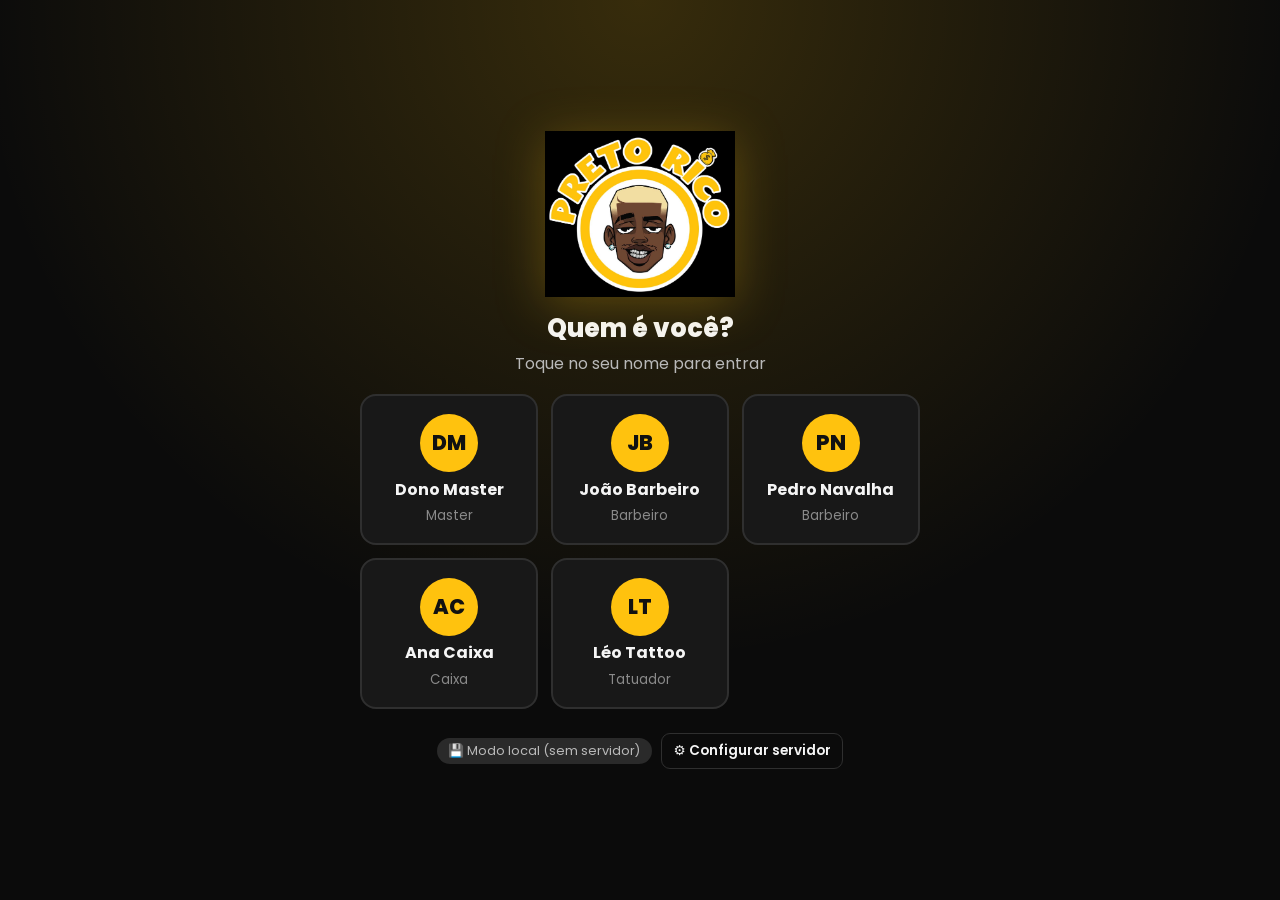
==== index.html @ fb1cdec2 "Add files via upload" ====
<!DOCTYPE html>
<html lang="pt-BR">
<head>
  <meta charset="UTF-8">
  <meta name="viewport" content="width=device-width, initial-scale=1, viewport-fit=cover">
  <meta name="theme-color" content="#0b0b0b">
  <meta name="description" content="Preto Rico — Gestão integrada: Barbearia, Tabacaria & Roupas, Celulares & Acessórios e Estúdio de Tatuagem.">
  <title>Preto Rico · Gestão</title>
  <link rel="icon" href="logo.png">
  <link rel="apple-touch-icon" href="logo.png">
  <link rel="preconnect" href="https://fonts.googleapis.com">
  <link rel="preconnect" href="https://fonts.gstatic.com" crossorigin>
  <link href="https://fonts.googleapis.com/css2?family=Poppins:wght@400;500;600;700;800&display=swap" rel="stylesheet">
  <link rel="stylesheet" href="style.css">
</head>
<body>

  <!-- =========================================================
       TELA DE LOGIN (seleção de usuário + PIN)
       ========================================================= -->
  <section id="login" class="login" hidden>
    <div class="login-box">
      <img src="logo.png" alt="Preto Rico" class="login-logo">
      <div id="login-step-user">
        <h1 class="login-title">Quem é você?</h1>
        <p class="login-sub">Toque no seu nome para entrar</p>
        <div id="login-users" class="user-grid"></div>
      </div>
      <div id="login-step-pin" hidden>
        <button type="button" class="btn ghost" id="login-back">← Voltar</button>
        <h1 class="login-title" id="login-name"></h1>
        <p class="login-sub">Digite sua senha (PIN)</p>
        <div id="login-keypad"></div>
      </div>
      <div class="login-foot">
        <span id="login-mode" class="chip"></span>
        <button type="button" class="btn ghost small" id="login-cfg">⚙️ Configurar servidor</button>
      </div>
    </div>
  </section>

  <!-- =========================================================
       APLICAÇÃO
       ========================================================= -->
  <div id="app" class="app" hidden>

    <!-- Barra lateral (desktop) / gaveta (celular) -->
    <aside id="sidebar" class="sidebar">
      <div class="brand">
        <img src="logo.png" alt="" class="brand-logo">
        <div><strong>PRETO RICO</strong><small>Gestão integrada</small></div>
      </div>
      <nav id="nav" class="nav" aria-label="Menu principal"></nav>
      <div class="sidebar-foot">
        <div class="user-chip" id="user-chip"></div>
        <button type="button" class="btn ghost block" data-global="theme">🌓 Tema claro/escuro</button>
        <button type="button" class="btn danger-ghost block" data-global="logout">🚪 Sair</button>
      </div>
    </aside>
    <div class="backdrop" id="backdrop" data-global="menu-close"></div>

    <div class="main-col">
      <!-- Barra superior -->
      <header class="topbar">
        <button type="button" class="icon-btn menu-btn" data-global="menu" aria-label="Abrir menu">☰</button>
        <img src="logo.png" alt="" class="topbar-logo">
        <h2 id="topbar-title" class="topbar-title">Início</h2>
        <button type="button" class="sync-pill" id="sync-status" data-global="sync" title="Sincronizar">●</button>
      </header>

      <main id="main" class="main">

        <!-- INÍCIO: botões grandes por perfil -->
        <section class="view" id="view-inicio" data-title="Início" hidden>
          <div class="view-body"></div>
        </section>

        <!-- DASHBOARD MASTER -->
        <section class="view" id="view-dashboard" data-title="Painel Financeiro" hidden>
          <div class="view-body"></div>
        </section>

        <!-- BARBEARIA -->
        <section class="view" id="view-barbearia" data-title="Barbearia" hidden>
          <div class="tabs" role="tablist">
            <button type="button" class="tab" data-tab="lancar">✂️ Lançar corte</button>
            <button type="button" class="tab" data-tab="agenda">📅 Agenda</button>
            <button type="button" class="tab" data-tab="mensalistas" data-roles="Master">⭐ Mensalistas</button>
            <button type="button" class="tab" data-tab="relatorio">💵 Comissões</button>
            <button type="button" class="tab" data-tab="servicos" data-roles="Master">🧾 Serviços e preços</button>
          </div>
          <div class="view-body"></div>
        </section>

        <!-- TABACARIA & ROUPAS -->
        <section class="view" id="view-tabacaria" data-title="Tabacaria & Roupas" hidden>
          <div class="tabs" role="tablist">
            <button type="button" class="tab" data-tab="pdv">🛒 Vender</button>
            <button type="button" class="tab" data-tab="crediario">📒 Fiado</button>
            <button type="button" class="tab" data-tab="estoque">📦 Estoque</button>
            <button type="button" class="tab" data-tab="reposicao" data-roles="Master">🔁 Reposição ABC</button>
          </div>
          <div class="view-body"></div>
        </section>

        <!-- CELULARES & ACESSÓRIOS -->
        <section class="view" id="view-celulares" data-title="Celulares & Acessórios" hidden>
          <div class="tabs" role="tablist">
            <button type="button" class="tab" data-tab="pdv">🛒 Vender</button>
            <button type="button" class="tab" data-tab="crediario">📒 Fiado</button>
            <button type="button" class="tab" data-tab="estoque">📦 Estoque</button>
            <button type="button" class="tab" data-tab="reposicao" data-roles="Master">🔁 Reposição ABC</button>
          </div>
          <div class="view-body"></div>
        </section>

        <!-- ESTÚDIO DE TATUAGEM -->
        <section class="view" id="view-tatuagem" data-title="Estúdio de Tatuagem" hidden>
          <div class="tabs" role="tablist">
            <button type="button" class="tab" data-tab="agenda">📅 Agenda</button>
            <button type="button" class="tab" data-tab="fechamento">💵 Fechamento</button>
          </div>
          <div class="view-body"></div>
        </section>

        <!-- FINANCEIRO (MASTER) -->
        <section class="view" id="view-financeiro" data-title="Financeiro" hidden>
          <div class="tabs" role="tablist">
            <button type="button" class="tab" data-tab="caixa">🧮 Caixa do dia</button>
            <button type="button" class="tab" data-tab="contas">📄 Contas a pagar</button>
            <button type="button" class="tab" data-tab="ofx">🏦 Conciliação OFX</button>
            <button type="button" class="tab" data-tab="comissoes">🤝 Fechamentos</button>
          </div>
          <div class="view-body"></div>
        </section>

        <!-- CLIENTES -->
        <section class="view" id="view-clientes" data-title="Clientes" hidden>
          <div class="view-body"></div>
        </section>

        <!-- USUÁRIOS (MASTER) -->
        <section class="view" id="view-usuarios" data-title="Usuários e acessos" hidden>
          <div class="view-body"></div>
        </section>

        <!-- CONFIGURAÇÕES (MASTER) -->
        <section class="view" id="view-config" data-title="Configurações" hidden>
          <div class="view-body"></div>
        </section>
      </main>

      <!-- Navegação inferior (celular) -->
      <nav id="bottom-nav" class="bottom-nav" aria-label="Atalhos"></nav>
    </div>
  </div>

  <!-- =========================================================
       MODAIS
       ========================================================= -->

  <!-- Modal genérico (clonado pelo app.js; permite empilhar) -->
  <template id="tpl-modal">
    <div class="modal" role="dialog" aria-modal="true">
      <form class="modal-card" novalidate>
        <header class="modal-head">
          <h3 class="modal-title"></h3>
          <button type="button" class="icon-btn" data-close aria-label="Fechar">✕</button>
        </header>
        <div class="modal-body"></div>
        <footer class="modal-foot"></footer>
      </form>
    </div>
  </template>

  <!-- Modal de PIN Master (autorização de desconto) -->
  <div class="modal" id="pin-modal" role="dialog" aria-modal="true" hidden>
    <div class="modal-card modal-sm">
      <header class="modal-head">
        <h3 class="modal-title">🔐 <span id="pin-title">Autorização Master</span></h3>
        <button type="button" class="icon-btn" data-pin-cancel aria-label="Fechar">✕</button>
      </header>
      <div class="modal-body">
        <p class="pin-sub" id="pin-sub">Peça para o dono digitar a senha.</p>
        <div id="pin-keypad"></div>
      </div>
    </div>
  </div>

  <!-- Modal de recibo / relatório para impressão -->
  <div class="modal" id="receipt-modal" role="dialog" aria-modal="true" hidden>
    <div class="modal-card">
      <header class="modal-head">
        <h3 class="modal-title">🧾 Recibo</h3>
        <button type="button" class="icon-btn" data-receipt-close aria-label="Fechar">✕</button>
      </header>
      <div class="modal-body receipt-preview">
        <div id="receipt"></div>
      </div>
      <footer class="modal-foot">
        <button type="button" class="btn ghost" data-receipt-close>Fechar</button>
        <button type="button" class="btn primary big" id="receipt-print">🖨️ Imprimir / PDF</button>
      </footer>
    </div>
  </div>

  <!-- Avisos rápidos -->
  <div id="toasts" class="toasts" aria-live="polite"></div>

  <!-- Área exclusiva de impressão (@media print) -->
  <div id="print-area"></div>

  <!-- Sugestões de clientes para campos de nome -->
  <datalist id="dl-clientes"></datalist>

  <script src="api.js"></script>
  <script src="app.js"></script>
</body>
</html>
---- style.css ----
/* ==========================================================================
   PRETO RICO — style.css
   Tema preto + dourado (logo), modo claro/escuro, layout responsivo
   (sidebar no computador, menu inferior no celular) e regras de impressão.
   ========================================================================== */

/* ---------- Tokens de tema ---------- */
:root {
  --gold: #FFC20E;
  --gold-strong: #F5A800;
  --gold-soft: rgba(255, 194, 14, .14);
  --on-gold: #111;

  --bg: #0b0b0b;
  --bg-2: #121212;
  --surface: #181818;
  --surface-2: #202020;
  --surface-3: #2a2a2a;
  --border: #2f2f2f;
  --text: #f5f5f5;
  --text-2: #b9b9b9;
  --text-3: #8a8a8a;

  --ok: #22c55e;   --ok-soft: rgba(34, 197, 94, .15);
  --warn: #facc15; --warn-soft: rgba(250, 204, 21, .16);
  --danger: #ef4444; --danger-soft: rgba(239, 68, 68, .15);
  --info: #38bdf8; --info-soft: rgba(56, 189, 248, .15);

  --radius: 16px;
  --radius-sm: 10px;
  --shadow: 0 10px 30px rgba(0, 0, 0, .35);
  --sidebar-w: 260px;
  --topbar-h: 64px;
  --bottom-h: 76px;
  --font: 'Poppins', system-ui, -apple-system, 'Segoe UI', Roboto, sans-serif;
  color-scheme: dark;
}

:root[data-theme="light"] {
  --bg: #f6f4ef;
  --bg-2: #efece4;
  --surface: #ffffff;
  --surface-2: #f7f5f0;
  --surface-3: #ece8de;
  --border: #e2ddd0;
  --text: #141414;
  --text-2: #4b4b4b;
  --text-3: #7a7a7a;
  --gold-soft: rgba(245, 168, 0, .14);
  --warn: #b98900;
  --shadow: 0 10px 30px rgba(0, 0, 0, .08);
  color-scheme: light;
}

/* ---------- Base ---------- */
*, *::before, *::after { box-sizing: border-box; }
html { -webkit-text-size-adjust: 100%; }
body {
  margin: 0;
  font-family: var(--font);
  font-size: 16px;
  line-height: 1.45;
  background: var(--bg);
  color: var(--text);
  min-height: 100vh;
}
[hidden] { display: none !important; }
h1, h2, h3, h4 { margin: 0 0 .5rem; line-height: 1.2; }
h3 { font-size: 1.1rem; }
a { color: var(--gold); }
img { max-width: 100%; }
.muted { color: var(--text-2); }
.small { font-size: .85rem; }
.right { text-align: right; }
.center { text-align: center; }
.nowrap { white-space: nowrap; }
.t-ok { color: var(--ok); } .t-danger { color: var(--danger); } .t-warn { color: var(--warn); } .t-gold { color: var(--gold); }

/* ---------- Botões ---------- */
.btn {
  display: inline-flex; align-items: center; justify-content: center; gap: .45rem;
  min-height: 46px; padding: .6rem 1.1rem;
  border: 1px solid var(--border); border-radius: 12px;
  background: var(--surface-2); color: var(--text);
  font: 600 .95rem var(--font); cursor: pointer;
  transition: transform .08s, background .15s, border-color .15s;
  text-decoration: none; white-space: nowrap;
}
.btn:hover { border-color: var(--gold); }
.btn:active { transform: scale(.97); }
.btn:disabled { opacity: .5; cursor: not-allowed; }
.btn.primary { background: var(--gold); color: var(--on-gold); border-color: var(--gold); }
.btn.primary:hover { background: var(--gold-strong); }
.btn.ok { background: var(--ok); color: #fff; border-color: var(--ok); }
.btn.danger { background: var(--danger); color: #fff; border-color: var(--danger); }
.btn.wa { background: #25D366; color: #08361b; border-color: #25D366; }
.btn.ghost { background: transparent; }
.btn.danger-ghost { background: transparent; color: var(--danger); border-color: transparent; }
.btn.small { min-height: 36px; padding: .35rem .7rem; font-size: .85rem; border-radius: 9px; }
.btn.big { min-height: 58px; font-size: 1.1rem; padding: .8rem 1.4rem; border-radius: 14px; }
.btn.block { width: 100%; }
.icon-btn {
  display: inline-grid; place-items: center; width: 44px; height: 44px;
  border-radius: 12px; border: 1px solid var(--border); background: var(--surface-2);
  color: var(--text); font-size: 1.2rem; cursor: pointer;
}
.icon-btn:hover { border-color: var(--gold); }
.btn-row { display: flex; flex-wrap: wrap; gap: .5rem; }

/* ---------- Badges / chips ---------- */
.badge {
  display: inline-flex; align-items: center; gap: .3rem;
  padding: .2rem .6rem; border-radius: 999px;
  font-size: .78rem; font-weight: 700; letter-spacing: .02em; white-space: nowrap;
  background: var(--surface-3); color: var(--text-2);
}
.badge::before { content: ''; width: 7px; height: 7px; border-radius: 50%; background: currentColor; }
.badge-ok { background: var(--ok-soft); color: var(--ok); }
.badge-warn { background: var(--warn-soft); color: var(--warn); }
.badge-danger { background: var(--danger-soft); color: var(--danger); }
.badge-info { background: var(--info-soft); color: var(--info); }
.badge-gold { background: var(--gold-soft); color: var(--gold); }
.chip { display: inline-block; padding: .25rem .7rem; border-radius: 999px; background: var(--surface-3); font-size: .8rem; color: var(--text-2); }

/* ---------- Login ---------- */
.login {
  min-height: 100vh; display: grid; place-items: center; padding: 24px 16px;
  background: radial-gradient(circle at 50% 0%, rgba(255, 194, 14, .18), transparent 60%), var(--bg);
}
.login-box { width: 100%; max-width: 560px; text-align: center; }
.login-logo { width: 190px; margin: 0 auto 1rem; display: block; filter: drop-shadow(0 8px 24px rgba(255, 194, 14, .25)); }
.login-title { font-size: 1.6rem; font-weight: 800; }
.login-sub { color: var(--text-2); margin: 0 0 1.2rem; }
.login-foot { margin-top: 1.5rem; display: flex; justify-content: center; align-items: center; gap: .6rem; flex-wrap: wrap; }
.user-grid { display: grid; grid-template-columns: repeat(auto-fill, minmax(140px, 1fr)); gap: .8rem; }
.user-card {
  display: flex; flex-direction: column; align-items: center; gap: .35rem;
  padding: 1.1rem .6rem; border-radius: var(--radius);
  background: var(--surface); border: 2px solid var(--border); color: var(--text);
  font: inherit; cursor: pointer; transition: border-color .15s, transform .08s;
}
.user-card:hover, .user-card:focus-visible { border-color: var(--gold); outline: none; }
.user-card:active { transform: scale(.97); }
.user-card small { color: var(--text-3); }
.avatar {
  width: 58px; height: 58px; border-radius: 50%; display: grid; place-items: center;
  background: var(--gold); color: var(--on-gold); font-weight: 800; font-size: 1.3rem;
}

/* ---------- Teclado numérico (PIN) ---------- */
.keypad { max-width: 320px; margin: 0 auto; }
.pin-dots { display: flex; justify-content: center; gap: 14px; margin: .4rem 0 1.2rem; min-height: 22px; }
.pin-dots span { width: 18px; height: 18px; border-radius: 50%; border: 2px solid var(--gold); }
.pin-dots span.on { background: var(--gold); }
.pin-dots.shake { animation: shake .35s; }
@keyframes shake { 25% { transform: translateX(-8px); } 75% { transform: translateX(8px); } }
.keys { display: grid; grid-template-columns: repeat(3, 1fr); gap: 12px; }
.key {
  height: 68px; border-radius: 18px; border: 1px solid var(--border);
  background: var(--surface); color: var(--text); font: 700 1.6rem var(--font); cursor: pointer;
}
.key:active { background: var(--gold); color: var(--on-gold); }
.key.ok { background: var(--gold); color: var(--on-gold); font-size: 1.1rem; }
.key.alt { font-size: 1rem; color: var(--text-2); }
.pin-sub { text-align: center; color: var(--text-2); }

/* ---------- Layout do app ---------- */
.app { display: flex; min-height: 100vh; }
.sidebar {
  width: var(--sidebar-w); flex-shrink: 0; background: var(--bg-2);
  border-right: 1px solid var(--border); display: flex; flex-direction: column;
  position: sticky; top: 0; height: 100vh; overflow-y: auto; z-index: 40;
}
.brand { display: flex; align-items: center; gap: .7rem; padding: 1rem; border-bottom: 1px solid var(--border); }
.brand-logo { width: 54px; height: 54px; object-fit: contain; }
.brand strong { display: block; color: var(--gold); font-weight: 800; letter-spacing: .04em; }
.brand small { color: var(--text-3); }
.nav { display: flex; flex-direction: column; gap: 4px; padding: .8rem .6rem; flex: 1; }
.nav-item {
  display: flex; align-items: center; gap: .8rem; padding: .75rem .9rem; border-radius: 12px;
  color: var(--text-2); text-decoration: none; font-weight: 600; border: 0; background: none;
  font-family: inherit; font-size: .98rem; cursor: pointer; text-align: left;
}
.nav-item:hover { background: var(--surface-2); color: var(--text); }
.nav-item.active { background: var(--gold); color: var(--on-gold); }
.nav-ic { font-size: 1.3rem; width: 1.6rem; text-align: center; }
.sidebar-foot { padding: .8rem; border-top: 1px solid var(--border); display: grid; gap: .4rem; }
.user-chip { display: flex; align-items: center; gap: .6rem; padding: .3rem .2rem .6rem; }
.user-chip .avatar { width: 40px; height: 40px; font-size: 1rem; }
.user-chip small { display: block; color: var(--text-3); }

.main-col { flex: 1; min-width: 0; display: flex; flex-direction: column; }
.topbar {
  height: var(--topbar-h); display: flex; align-items: center; gap: .8rem; padding: 0 1.2rem;
  border-bottom: 1px solid var(--border); background: color-mix(in srgb, var(--bg) 88%, transparent);
  backdrop-filter: blur(10px); position: sticky; top: 0; z-index: 30;
}
.topbar-title { margin: 0; font-size: 1.2rem; font-weight: 700; flex: 1; overflow: hidden; text-overflow: ellipsis; white-space: nowrap; }
.topbar-logo { display: none; width: 40px; height: 40px; object-fit: contain; }
.menu-btn { display: none; }
.sync-pill {
  border: 1px solid var(--border); background: var(--surface); color: var(--text-2);
  border-radius: 999px; padding: .4rem .8rem; font: 600 .8rem var(--font); cursor: pointer; white-space: nowrap;
}
.sync-pill.online { color: var(--ok); }
.sync-pill.offline { color: var(--warn); }
.sync-pill.pending { color: var(--danger); }
.main { padding: 1.2rem; max-width: 1400px; width: 100%; margin: 0 auto; flex: 1; }
.bottom-nav { display: none; }
.backdrop { display: none; }

/* ---------- Abas ---------- */
.tabs { display: flex; gap: .5rem; overflow-x: auto; padding-bottom: .4rem; margin-bottom: 1rem; scrollbar-width: thin; }
.tab {
  flex-shrink: 0; padding: .7rem 1.1rem; border-radius: 999px; border: 1px solid var(--border);
  background: var(--surface); color: var(--text-2); font: 600 .95rem var(--font); cursor: pointer; min-height: 46px;
}
.tab.active { background: var(--gold); color: var(--on-gold); border-color: var(--gold); }

/* ---------- Cards, grids e KPIs ---------- */
.card { background: var(--surface); border: 1px solid var(--border); border-radius: var(--radius); padding: 1.1rem; margin-bottom: 1rem; }
.card-head { display: flex; justify-content: space-between; align-items: center; gap: .6rem; flex-wrap: wrap; margin-bottom: .8rem; }
.card-head h3 { margin: 0; }
.grid-2 { display: grid; grid-template-columns: repeat(2, minmax(0, 1fr)); gap: 1rem; }
.split { display: grid; grid-template-columns: minmax(280px, 380px) 1fr; gap: 1rem; align-items: start; }
.kpis { display: grid; grid-template-columns: repeat(auto-fit, minmax(170px, 1fr)); gap: .8rem; margin-bottom: 1rem; }
.kpi {
  background: var(--surface); border: 1px solid var(--border); border-radius: var(--radius);
  padding: 1rem; display: flex; flex-direction: column; gap: .2rem; position: relative; overflow: hidden;
}
.kpi::after { content: ''; position: absolute; left: 0; top: 0; bottom: 0; width: 5px; background: var(--border); }
.kpi-gold::after { background: var(--gold); } .kpi-ok::after { background: var(--ok); }
.kpi-danger::after { background: var(--danger); } .kpi-warn::after { background: var(--warn); } .kpi-info::after { background: var(--info); }
.kpi-label { color: var(--text-2); font-size: .85rem; font-weight: 600; }
.kpi-value { font-size: 1.55rem; font-weight: 800; letter-spacing: -.01em; }
.kpi small { color: var(--text-3); }

.toolbar { display: flex; flex-wrap: wrap; gap: .6rem; align-items: flex-end; margin-bottom: 1rem; }
.toolbar .grow { flex: 1; }
.toolbar label { display: flex; flex-direction: column; gap: .2rem; font-size: .8rem; color: var(--text-2); font-weight: 600; }

/* ---------- Tela inicial (botões grandes) ---------- */
.hello { display: flex; align-items: center; gap: 1rem; margin-bottom: 1.2rem; }
.hello h1 { font-size: 1.6rem; margin: 0; }
.hello p { margin: 0; color: var(--text-2); }
.tiles { display: grid; grid-template-columns: repeat(auto-fill, minmax(180px, 1fr)); gap: 1rem; margin-bottom: 1.4rem; }
.tile {
  display: flex; flex-direction: column; align-items: flex-start; justify-content: space-between; gap: .8rem;
  min-height: 150px; padding: 1.2rem; border-radius: 22px; text-decoration: none;
  background: var(--surface); border: 2px solid var(--border); color: var(--text); cursor: pointer;
  font: inherit; text-align: left; transition: transform .08s, border-color .15s;
}
.tile:hover { border-color: var(--gold); }
.tile:active { transform: scale(.97); }
.tile .tile-ic { font-size: 2.6rem; line-height: 1; }
.tile strong { font-size: 1.2rem; display: block; }
.tile small { color: var(--text-2); }
.tile.hero { background: linear-gradient(135deg, var(--gold), var(--gold-strong)); color: var(--on-gold); border-color: var(--gold); }
.tile.hero small { color: rgba(0, 0, 0, .7); }
.alerts { display: grid; gap: .6rem; }
.alert { display: flex; align-items: center; gap: .8rem; padding: .9rem 1rem; border-radius: 14px; border: 1px solid var(--border); background: var(--surface); }
.alert .ic { font-size: 1.4rem; }
.alert.danger { border-color: var(--danger); background: var(--danger-soft); }
.alert.warn { border-color: var(--warn); background: var(--warn-soft); }
.alert.ok { border-color: var(--ok); background: var(--ok-soft); }

/* ---------- Tabelas (zebradas e responsivas) ---------- */
.table-wrap { overflow-x: auto; border-radius: 12px; border: 1px solid var(--border); }
.table { width: 100%; border-collapse: collapse; font-size: .93rem; }
.table th {
  text-align: left; padding: .75rem .8rem; background: var(--surface-3); color: var(--text-2);
  font-weight: 700; font-size: .78rem; text-transform: uppercase; letter-spacing: .04em; white-space: nowrap;
}
.table td { padding: .7rem .8rem; border-top: 1px solid var(--border); vertical-align: middle; }
.table tbody tr:nth-child(even) { background: var(--surface-2); }
.table tbody tr:hover { background: var(--gold-soft); }
.table tfoot td { font-weight: 800; background: var(--surface-3); border-top: 2px solid var(--gold); }
.table .right { text-align: right; }
.table .actions { white-space: nowrap; text-align: right; }
.table .actions .btn { margin-left: .25rem; }
.empty { padding: 2rem 1rem; text-align: center; color: var(--text-3); border: 2px dashed var(--border); border-radius: var(--radius); }

/* ---------- Formulários ---------- */
input, select, textarea {
  width: 100%; min-height: 48px; padding: .65rem .8rem; border-radius: 12px;
  border: 1px solid var(--border); background: var(--surface-2); color: var(--text);
  font: 500 1rem var(--font);
}
textarea { min-height: 90px; resize: vertical; }
input:focus, select:focus, textarea:focus { outline: 2px solid var(--gold); border-color: var(--gold); }
input[type="checkbox"] { width: 22px; min-height: 22px; height: 22px; accent-color: var(--gold); }
.toolbar input, .toolbar select { min-width: 150px; }
.form-grid { display: grid; grid-template-columns: repeat(2, minmax(0, 1fr)); gap: .9rem; }
.field { display: flex; flex-direction: column; gap: .3rem; }
.field.full { grid-column: 1 / -1; }
.field > label { font-weight: 600; font-size: .9rem; color: var(--text-2); }
.help { color: var(--text-3); font-size: .8rem; }
.checks { display: grid; grid-template-columns: repeat(auto-fill, minmax(170px, 1fr)); gap: .5rem; }
.check { display: flex; align-items: center; gap: .5rem; padding: .5rem .7rem; border: 1px solid var(--border); border-radius: 10px; background: var(--surface-2); }
.search { font-size: 1.1rem; min-height: 56px; padding-left: 1rem; }
.form-inline { display: flex; flex-wrap: wrap; gap: .8rem; margin-bottom: .8rem; }
.form-inline label { flex: 1; min-width: 200px; display: flex; flex-direction: column; gap: .25rem; font-weight: 600; color: var(--text-2); font-size: .9rem; }

/* ---------- Opções grandes (pagamento, serviços) ---------- */
.choice-grid { display: grid; grid-template-columns: repeat(4, 1fr); gap: .5rem; }
.choice {
  display: flex; flex-direction: column; align-items: center; gap: .2rem; padding: .7rem .3rem;
  border-radius: 14px; border: 2px solid var(--border); background: var(--surface-2); color: var(--text);
  font: 700 .85rem var(--font); cursor: pointer; min-height: 70px; justify-content: center;
}
.choice span { font-size: 1.5rem; }
.choice.sel { border-color: var(--gold); background: var(--gold-soft); color: var(--gold); }
.service-grid { display: grid; grid-template-columns: repeat(auto-fill, minmax(160px, 1fr)); gap: .8rem; }
.service-btn {
  display: flex; flex-direction: column; gap: .2rem; align-items: flex-start; padding: 1.1rem;
  min-height: 120px; border-radius: 18px; border: 2px solid var(--border);
  background: var(--surface-2); color: var(--text); font: inherit; cursor: pointer; text-align: left;
}
.service-btn:hover { border-color: var(--gold); }
.service-btn:active { background: var(--gold); color: var(--on-gold); }
.service-btn strong { font-size: 1.15rem; }
.service-btn span { font-size: 1.3rem; font-weight: 800; color: var(--gold); }
.service-btn small { color: var(--text-3); }
.service-btn:active span, .service-btn:active small { color: var(--on-gold); }

/* ---------- PDV ---------- */
.pdv { display: grid; grid-template-columns: 1fr 400px; gap: 1rem; align-items: start; }
.pdv-right { position: sticky; top: calc(var(--topbar-h) + 1rem); }
.prod-grid { display: grid; grid-template-columns: repeat(auto-fill, minmax(150px, 1fr)); gap: .7rem; margin-top: .9rem; max-height: 62vh; overflow-y: auto; padding: 2px; }
.prod {
  display: flex; flex-direction: column; gap: .3rem; align-items: flex-start; text-align: left;
  padding: .9rem; border-radius: 14px; border: 2px solid var(--border); background: var(--surface-2);
  color: var(--text); font: inherit; cursor: pointer; min-height: 110px; position: relative;
}
.prod:hover { border-color: var(--gold); }
.prod:active { transform: scale(.97); }
.prod:disabled { opacity: .45; cursor: not-allowed; }
.prod strong { font-size: .95rem; line-height: 1.25; }
.prod .price { font-size: 1.2rem; font-weight: 800; color: var(--gold); margin-top: auto; }
.prod .stock { font-size: .75rem; color: var(--text-3); }
.dot { width: 12px; height: 12px; border-radius: 50%; position: absolute; top: 10px; right: 10px; }
.dot-ok { background: var(--ok); } .dot-warn { background: var(--warn); } .dot-danger { background: var(--danger); }
.cart-empty { text-align: center; padding: 1.5rem .5rem; color: var(--text-3); }
.cart-empty span { font-size: 2.5rem; display: block; }
.cart-line { display: grid; grid-template-columns: 1fr auto; gap: .4rem .6rem; padding: .7rem 0; border-bottom: 1px dashed var(--border); }
.cart-line .name { font-weight: 600; }
.cart-line .name small { display: block; color: var(--warn); font-weight: 600; }
.qty { display: flex; align-items: center; gap: .3rem; }
.qty button { width: 40px; height: 40px; border-radius: 10px; border: 1px solid var(--border); background: var(--surface-3); color: var(--text); font-size: 1.2rem; cursor: pointer; }
.qty b { min-width: 28px; text-align: center; font-size: 1.05rem; }
.line-price { max-width: 120px; min-height: 40px; text-align: right; }
.cart-total { display: flex; justify-content: space-between; align-items: baseline; padding: 1rem 0; font-size: 1.1rem; }
.cart-total strong { font-size: 2rem; color: var(--gold); }
.cart-fab { display: none; }
.cart-fab:empty { display: none !important; }
.cart-section-title { font-weight: 700; margin: .6rem 0 .4rem; color: var(--text-2); font-size: .9rem; }

/* ---------- Calendário / agenda ---------- */
.cal-head { display: flex; align-items: center; justify-content: space-between; margin-bottom: .6rem; text-transform: capitalize; }
.cal-grid { display: grid; grid-template-columns: repeat(7, 1fr); gap: 4px; }
.cal-dow { text-align: center; font-size: .75rem; color: var(--text-3); font-weight: 700; padding: .2rem 0; }
.cal-cell {
  aspect-ratio: 1; border-radius: 10px; border: 1px solid var(--border); background: var(--surface-2);
  color: var(--text); font: 600 .9rem var(--font); cursor: pointer; position: relative; display: grid; place-items: center;
}
.cal-cell.empty { background: transparent; border: 0; cursor: default; }
.cal-cell.today { border-color: var(--gold); }
.cal-cell.sel { background: var(--gold); color: var(--on-gold); }
.cal-cell em { position: absolute; bottom: 3px; right: 4px; font-style: normal; font-size: .65rem; background: var(--danger); color: #fff; border-radius: 999px; padding: 0 5px; }
.ag-list { display: grid; gap: .6rem; }
.ag-item { display: grid; grid-template-columns: 70px 1fr; gap: .8rem; padding: .8rem; border-radius: 14px; background: var(--surface-2); border: 1px solid var(--border); }
.ag-item.Concluido { border-left: 5px solid var(--ok); }
.ag-item.Agendado { border-left: 5px solid var(--info); }
.ag-item.Cancelado { border-left: 5px solid var(--danger); opacity: .65; }
.ag-time { font-size: 1.25rem; font-weight: 800; color: var(--gold); }
.ag-title { font-weight: 700; }
.ag-meta { color: var(--text-2); font-size: .85rem; }
.ag-actions { display: flex; flex-wrap: wrap; gap: .35rem; margin-top: .5rem; }
.week { display: grid; grid-template-columns: repeat(7, minmax(0, 1fr)); gap: .6rem; }
.week-col { background: var(--surface); border: 1px solid var(--border); border-radius: 14px; padding: .6rem; min-height: 180px; }
.week-col.today { border-color: var(--gold); }
.week-head { font-weight: 700; font-size: .85rem; text-transform: capitalize; margin-bottom: .5rem; color: var(--text-2); }
.week-col.today .week-head { color: var(--gold); }
.week-col .ag-item { grid-template-columns: 1fr; gap: .2rem; padding: .6rem; font-size: .88rem; }
.week-col .ag-time { font-size: 1rem; }

/* ---------- Barras (gráfico simples) ---------- */
.bars { display: flex; align-items: flex-end; gap: 6px; height: 180px; padding-top: 1rem; }
.bar { flex: 1; display: flex; flex-direction: column; align-items: center; justify-content: flex-end; gap: 4px; height: 100%; min-width: 0; }
.bar i { display: block; width: 100%; max-width: 38px; background: var(--gold); border-radius: 6px 6px 2px 2px; min-height: 2px; }
.bar small { font-size: .65rem; color: var(--text-3); }
.hbar { display: grid; grid-template-columns: 150px 1fr auto; gap: .6rem; align-items: center; margin: .45rem 0; font-size: .9rem; }
.hbar .track { height: 14px; border-radius: 999px; background: var(--surface-3); overflow: hidden; }
.hbar .fill { height: 100%; background: var(--gold); border-radius: 999px; }

/* ---------- OFX ---------- */
.upload {
  display: flex; align-items: center; justify-content: center; gap: .6rem; padding: 1.6rem;
  border: 2px dashed var(--gold); border-radius: var(--radius); cursor: pointer; font-weight: 700; color: var(--gold);
  background: var(--gold-soft);
}
.upload input { display: none; }
.amt-in { color: var(--ok); font-weight: 700; } .amt-out { color: var(--danger); font-weight: 700; }
.match-sel { min-height: 40px; font-size: .85rem; min-width: 220px; }

/* ---------- Modais ---------- */
.modal {
  position: fixed; inset: 0; background: rgba(0, 0, 0, .65); display: grid; place-items: center;
  padding: 16px; z-index: 100; animation: fade .15s;
}
@keyframes fade { from { opacity: 0; } }
.modal-card {
  width: 100%; max-width: 640px; max-height: calc(100vh - 32px); display: flex; flex-direction: column;
  background: var(--surface); border: 1px solid var(--border); border-radius: 20px; box-shadow: var(--shadow); margin: 0;
}
.modal-sm { max-width: 400px; }
.modal-lg { max-width: 920px; }
.modal-head { display: flex; align-items: center; justify-content: space-between; gap: .6rem; padding: 1rem 1.2rem; border-bottom: 1px solid var(--border); }
.modal-title { margin: 0; font-size: 1.15rem; }
.modal-body { padding: 1.2rem; overflow-y: auto; }
.modal-foot { display: flex; justify-content: flex-end; gap: .6rem; padding: .9rem 1.2rem; border-top: 1px solid var(--border); flex-wrap: wrap; }
.modal-foot:empty { display: none; }
.receipt-preview { background: var(--surface-3); display: flex; justify-content: center; }

/* ---------- Recibo (pré-visualização e impressão) ---------- */
.rcpt {
  width: 80mm; max-width: 100%; background: #fff; color: #000; padding: 5mm;
  font: 12px/1.35 'Courier New', ui-monospace, monospace;
}
.rcpt-logo { display: block; width: 26mm; margin: 0 auto 2mm; filter: grayscale(1) contrast(1.4); }
.rcpt-c { text-align: center; }
.rcpt-sep { border-top: 1px dashed #000; margin: 2mm 0; }
.rcpt table { width: 100%; border-collapse: collapse; }
.rcpt td { padding: .5mm 0; vertical-align: top; }
.rcpt td.r { text-align: right; white-space: nowrap; }
.rcpt-total { display: flex; justify-content: space-between; font-weight: 700; font-size: 15px; margin-top: 1mm; }
.rcpt-row { display: flex; justify-content: space-between; gap: 2mm; }
.rcpt-foot { margin-top: 3mm; font-size: 11px; }
.report { width: 100%; max-width: 190mm; background: #fff; color: #000; padding: 8mm; font: 12px/1.4 Arial, sans-serif; }
.report h2 { font-size: 17px; margin: 0 0 1mm; }
.report .sub { color: #444; margin-bottom: 4mm; }
.report table { width: 100%; border-collapse: collapse; margin: 2mm 0 4mm; }
.report th, .report td { border: 1px solid #bbb; padding: 1.5mm 2mm; text-align: left; }
.report th { background: #eee; }
.report td.r, .report th.r { text-align: right; }
.report .sign { margin-top: 14mm; display: flex; justify-content: space-around; gap: 10mm; }
.report .sign div { border-top: 1px solid #000; padding-top: 1mm; width: 60mm; text-align: center; }
#print-area { display: none; }

/* ---------- Avisos (toasts) ---------- */
.toasts { position: fixed; top: 16px; left: 50%; transform: translateX(-50%); z-index: 200; display: grid; gap: .5rem; width: min(92vw, 440px); }
.toast {
  padding: .9rem 1.1rem; border-radius: 14px; background: var(--surface-3); color: var(--text);
  border-left: 6px solid var(--gold); box-shadow: var(--shadow); font-weight: 600; animation: slide .2s;
}
.toast.ok { border-color: var(--ok); } .toast.danger { border-color: var(--danger); } .toast.warn { border-color: var(--warn); }
@keyframes slide { from { transform: translateY(-10px); opacity: 0; } }
.spinner { width: 36px; height: 36px; border: 4px solid var(--surface-3); border-top-color: var(--gold); border-radius: 50%; margin: 2rem auto; animation: spin .8s linear infinite; }
@keyframes spin { to { transform: rotate(360deg); } }

/* ==========================================================================
   RESPONSIVO
   ========================================================================== */
@media (max-width: 1100px) {
  .pdv { grid-template-columns: 1fr 340px; }
  .week { grid-template-columns: repeat(4, minmax(0, 1fr)); }
}

@media (max-width: 900px) {
  .menu-btn, .topbar-logo { display: inline-grid; }
  .sidebar {
    position: fixed; left: 0; top: 0; bottom: 0; transform: translateX(-105%);
    transition: transform .2s; box-shadow: var(--shadow); width: min(85vw, 300px);
  }
  body.menu-open .sidebar { transform: none; }
  body.menu-open .backdrop { display: block; position: fixed; inset: 0; background: rgba(0, 0, 0, .55); z-index: 35; }
  .main { padding: 1rem 1rem calc(var(--bottom-h) + 1.2rem); }
  .bottom-nav {
    display: flex; position: fixed; left: 0; right: 0; bottom: 0; z-index: 30;
    height: calc(var(--bottom-h) + env(safe-area-inset-bottom)); padding-bottom: env(safe-area-inset-bottom);
    background: var(--bg-2); border-top: 1px solid var(--border);
  }
  .bottom-nav .nav-item {
    flex: 1; flex-direction: column; justify-content: center; gap: .15rem; padding: .3rem; border-radius: 0;
    font-size: .7rem; text-align: center;
  }
  .bottom-nav .nav-item .nav-ic { font-size: 1.6rem; width: auto; }
  .bottom-nav .nav-item.active { background: transparent; color: var(--gold); box-shadow: inset 0 3px 0 var(--gold); }
  .split, .pdv, .grid-2 { grid-template-columns: 1fr; }
  .pdv-right { position: static; scroll-margin-top: calc(var(--topbar-h) + 8px); }
  .cart-fab {
    display: block; position: fixed; left: 16px; right: 16px; bottom: calc(var(--bottom-h) + 10px + env(safe-area-inset-bottom)); z-index: 29;
    min-height: 56px; border: 0; border-radius: 16px; background: var(--gold); color: var(--on-gold);
    font: 700 1.05rem var(--font); box-shadow: var(--shadow); cursor: pointer;
  }
  .prod-grid { max-height: none; }
  .week { grid-template-columns: 1fr; }
  .week-col { min-height: 0; }
  .hbar { grid-template-columns: 100px 1fr auto; }
}

@media (max-width: 640px) {
  .form-grid { grid-template-columns: 1fr; }
  .tiles { grid-template-columns: repeat(2, 1fr); gap: .7rem; }
  .tile { min-height: 130px; padding: 1rem; }
  .tile .tile-ic { font-size: 2.2rem; }
  .tile strong { font-size: 1.05rem; }
  .kpis { grid-template-columns: repeat(2, 1fr); }
  .kpi-value { font-size: 1.2rem; }
  .prod-grid { grid-template-columns: repeat(2, 1fr); }
  .modal { padding: 0; align-items: end; }
  .modal-card { border-radius: 20px 20px 0 0; max-height: 94vh; }
  .toolbar > * { flex: 1 1 140px; }
  .toolbar input, .toolbar select { min-width: 0; }

  /* Tabelas viram cartões no celular */
  .table-wrap { border: 0; overflow: visible; }
  .table thead { display: none; }
  .table, .table tbody, .table tr, .table td, .table tfoot { display: block; width: 100%; }
  .table tr { border: 1px solid var(--border); border-radius: 14px; margin-bottom: .6rem; padding: .4rem .2rem; background: var(--surface) !important; }
  .table td { border: 0; display: flex; justify-content: space-between; gap: 1rem; padding: .4rem .7rem; text-align: right; }
  .table td::before { content: attr(data-label); font-weight: 600; color: var(--text-3); text-align: left; font-size: .82rem; }
  .table td.actions { justify-content: flex-end; flex-wrap: wrap; gap: .3rem; }
  .table td.actions::before { display: none; }
  .table tfoot tr { border-color: var(--gold); }
}

/* ==========================================================================
   IMPRESSÃO — somente o conteúdo de #print-area (recibos e relatórios)
   ========================================================================== */
@media print {
  @page { margin: 4mm; }
  html, body { background: #fff !important; color: #000 !important; }
  body > *:not(#print-area) { display: none !important; }
  #print-area { display: block !important; }
  #print-area .rcpt { width: 72mm; padding: 0; }
  #print-area .report { max-width: none; padding: 0; }
  #print-area * { -webkit-print-color-adjust: exact; print-color-adjust: exact; }
}
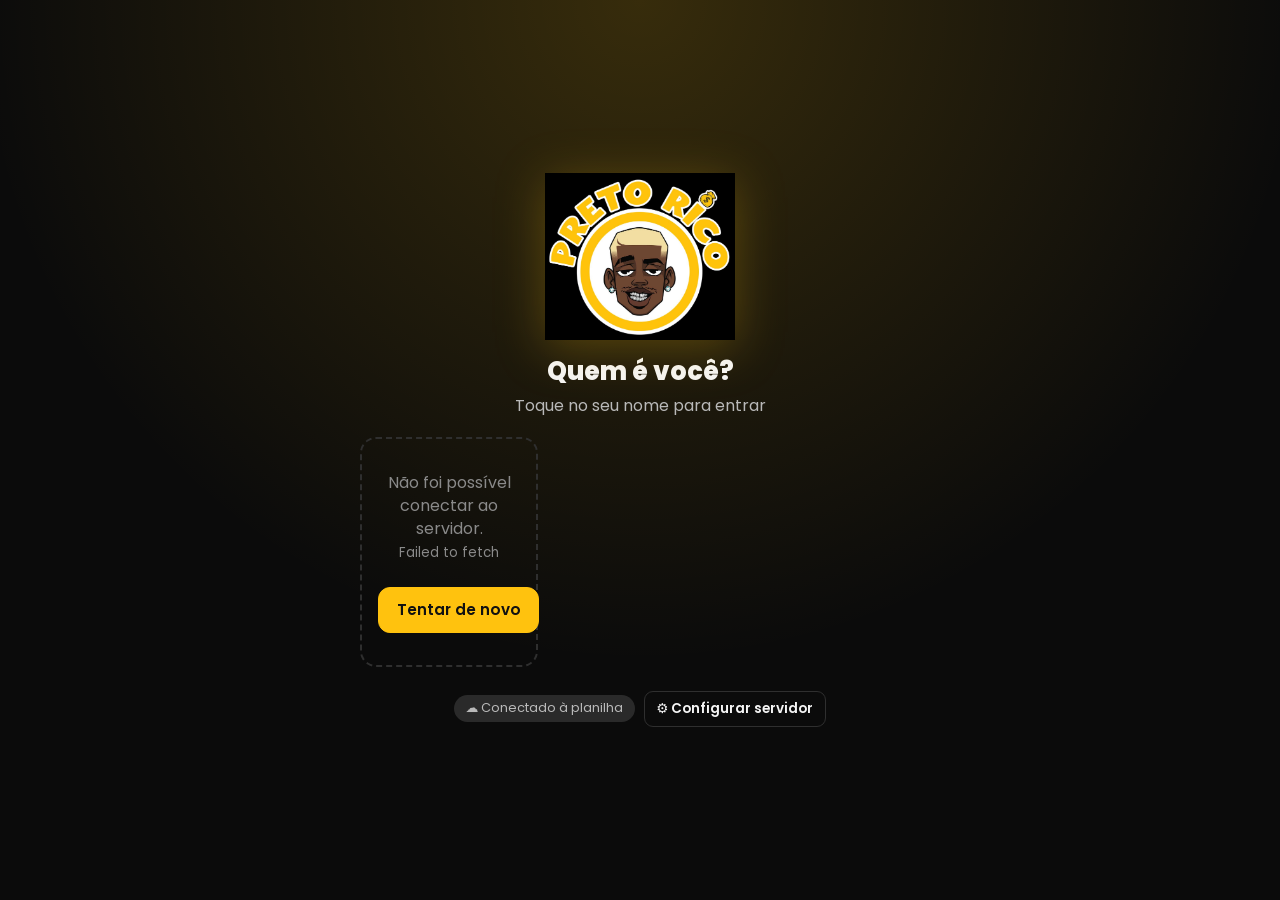
==== commit a2ed3887: "Nova versão: tatuagem, backups, barbearia com link do mensalista, Pix e vendas Co-Authored-By: Claud" ====
--- a/index.html
+++ b/index.html
@@ -3,11 +3,18 @@
 <head>
   <meta charset="UTF-8">
   <meta name="viewport" content="width=device-width, initial-scale=1, viewport-fit=cover">
-  <meta name="theme-color" content="#0b0b0b">
+  <meta name="theme-color" content="#111111">
   <meta name="description" content="Preto Rico — Gestão integrada: Barbearia, Tabacaria & Roupas, Celulares & Acessórios e Estúdio de Tatuagem.">
   <title>Preto Rico · Gestão</title>
-  <link rel="icon" href="logo.png">
-  <link rel="apple-touch-icon" href="logo.png">
+  <!-- PWA: instalação como app (ícone, manifest, iPhone) -->
+  <link rel="manifest" href="./manifest.webmanifest">
+  <link rel="icon" href="./favicon.ico" sizes="any">
+  <link rel="icon" type="image/png" sizes="192x192" href="./icons/icon-192.png">
+  <link rel="apple-touch-icon" href="./apple-touch-icon.png">
+  <meta name="mobile-web-app-capable" content="yes">
+  <meta name="apple-mobile-web-app-capable" content="yes">
+  <meta name="apple-mobile-web-app-status-bar-style" content="black-translucent">
+  <meta name="apple-mobile-web-app-title" content="Preto Rico">
   <link rel="preconnect" href="https://fonts.googleapis.com">
   <link rel="preconnect" href="https://fonts.gstatic.com" crossorigin>
   <link href="https://fonts.googleapis.com/css2?family=Poppins:wght@400;500;600;700;800&display=swap" rel="stylesheet">
@@ -85,8 +92,10 @@
           <div class="tabs" role="tablist">
             <button type="button" class="tab" data-tab="lancar">✂️ Lançar corte</button>
             <button type="button" class="tab" data-tab="agenda">📅 Agenda</button>
-            <button type="button" class="tab" data-tab="mensalistas" data-roles="Master">⭐ Mensalistas</button>
-            <button type="button" class="tab" data-tab="relatorio">💵 Comissões</button>
+            <button type="button" class="tab" data-tab="mensalistas" data-roles="Master,Caixa">⭐ Mensalistas</button>
+            <button type="button" class="tab" data-tab="vender" data-roles="Master,Caixa">🛒 Vender</button>
+            <button type="button" class="tab" data-tab="estoque" data-roles="Master,Caixa">📦 Estoque</button>
+            <button type="button" class="tab" data-tab="relatorio" data-roles="Master,Barbeiro">💵 Comissões</button>
             <button type="button" class="tab" data-tab="servicos" data-roles="Master">🧾 Serviços e preços</button>
           </div>
           <div class="view-body"></div>
@@ -118,7 +127,14 @@
         <section class="view" id="view-tatuagem" data-title="Estúdio de Tatuagem" hidden>
           <div class="tabs" role="tablist">
             <button type="button" class="tab" data-tab="agenda">📅 Agenda</button>
-            <button type="button" class="tab" data-tab="fechamento">💵 Fechamento</button>
+            <button type="button" class="tab" data-tab="pagamentos">💳 Pagamentos</button>
+            <button type="button" class="tab" data-tab="loja" data-roles="Master,Tatuador">🛍️ Meus produtos</button>
+            <button type="button" class="tab" data-tab="estoque" data-roles="Master,Tatuador">📦 Estoque</button>
+            <button type="button" class="tab" data-tab="avisos">📲 Avisos ao cliente</button>
+            <button type="button" class="tab" data-tab="repasses" data-roles="Master,Tatuador">🤝 Repasses ao Master</button>
+            <button type="button" class="tab" data-tab="fechamento" data-roles="Master,Tatuador">💵 Fechamento</button>
+            <button type="button" class="tab" data-tab="relatorios" data-roles="Master,Tatuador">📊 Relatórios</button>
+            <button type="button" class="tab" data-tab="tipos" data-roles="Master">🎨 Tipos e % (Master)</button>
           </div>
           <div class="view-body"></div>
         </section>
@@ -199,7 +215,8 @@
       </div>
       <footer class="modal-foot">
         <button type="button" class="btn ghost" data-receipt-close>Fechar</button>
-        <button type="button" class="btn primary big" id="receipt-print">🖨️ Imprimir / PDF</button>
+        <button type="button" class="btn" id="receipt-pdf">📄 Baixar PDF</button>
+        <button type="button" class="btn primary big" id="receipt-print">🖨️ Imprimir</button>
       </footer>
     </div>
   </div>
@@ -213,7 +230,11 @@
   <!-- Sugestões de clientes para campos de nome -->
   <datalist id="dl-clientes"></datalist>
 
+  <!-- Servidor padrão (planilha do Preto Rico): os aparelhos já entram conectados -->
+  <script src="config.js"></script>
   <script src="api.js"></script>
   <script src="app.js"></script>
+  <!-- PWA: service worker + botão "Instalar app" -->
+  <script src="pwa.js"></script>
 </body>
 </html>
--- a/style.css
+++ b/style.css
@@ -383,6 +383,37 @@
 .week-col.today .week-head { color: var(--gold); }
 .week-col .ag-item { grid-template-columns: 1fr; gap: .2rem; padding: .6rem; font-size: .88rem; }
 .week-col .ag-time { font-size: 1rem; }
+
+/* ---------- Calendário semanal por horário (Estúdio Tattoo) ---------- */
+.wk-title { font-weight: 700; color: var(--text-2); }
+.wk-wrap { overflow-x: auto; border: 1px solid var(--border); border-radius: 14px; background: var(--surface); -webkit-overflow-scrolling: touch; }
+.wk { display: grid; grid-template-columns: 52px repeat(7, minmax(110px, 1fr)); min-width: 820px; }
+.wk-corner, .wk-head { position: sticky; top: 0; z-index: 3; background: var(--surface); border-bottom: 1px solid var(--border); }
+.wk-head { padding: .55rem .4rem; text-align: center; font-weight: 700; font-size: .82rem; text-transform: capitalize; color: var(--text-2); border-left: 1px solid var(--border); }
+.wk-head.today { color: var(--gold); box-shadow: inset 0 -3px 0 var(--gold); }
+.wk-corner { position: sticky; left: 0; z-index: 4; }
+.wk-times { position: sticky; left: 0; z-index: 2; background: var(--surface); }
+.wk-times div { font-size: .7rem; color: var(--text-3); text-align: right; padding: 2px 6px 0 0; box-sizing: border-box; }
+.wk-day {
+  position: relative; height: var(--wk-h); border-left: 1px solid var(--border); cursor: pointer;
+  background-image: linear-gradient(to bottom, var(--border) 1px, transparent 1px);
+  background-size: 100% calc(var(--wk-slot) * 2);
+}
+.wk-day:not([data-act]) { cursor: default; }
+.wk-day.today { background-color: rgba(255, 194, 14, .06); }
+.wk-now { position: absolute; left: 0; right: 0; height: 2px; background: var(--danger); z-index: 1; pointer-events: none; }
+.wk-ev {
+  position: absolute; z-index: 2; overflow: hidden; text-align: left; cursor: pointer;
+  display: flex; flex-direction: column; gap: 1px; padding: 3px 6px; border-radius: 8px;
+  font: 500 .74rem/1.25 var(--font); color: var(--text);
+  background: var(--info-soft); border: 1px solid var(--info); border-left: 4px solid var(--info);
+}
+.wk-ev b { font-weight: 700; white-space: nowrap; overflow: hidden; text-overflow: ellipsis; }
+.wk-ev span { color: var(--text-2); white-space: nowrap; overflow: hidden; text-overflow: ellipsis; }
+.wk-ev.Concluido { background: var(--ok-soft); border-color: var(--ok); }
+.wk-ev.Cancelado { background: var(--danger-soft); border-color: var(--danger); opacity: .6; text-decoration: line-through; }
+.wk-ev:hover, .wk-ev:focus-visible { filter: brightness(1.15); outline: 2px solid var(--gold); outline-offset: 0; }
+@media print { .wk-wrap { overflow: visible; } }
 
 /* ---------- Barras (gráfico simples) ---------- */
 .bars { display: flex; align-items: flex-end; gap: 6px; height: 180px; padding-top: 1rem; }
@@ -537,3 +568,11 @@
   #print-area .report { max-width: none; padding: 0; }
   #print-area * { -webkit-print-color-adjust: exact; print-color-adjust: exact; }
 }
+
+/* Tatuagem: sessão em andamento e avisos de alteração */
+.ag-item.Andamento { border-left: 5px solid var(--warn); }
+.wk-ev.Andamento { background: var(--warn-soft); border-color: var(--warn); }
+.ag-item.has-aviso { box-shadow: 0 0 0 2px var(--danger) inset; }
+.aviso-card { border: 2px solid var(--danger); }
+.ag-item.Solicitado { border-left: 5px solid var(--gold); }
+.wk-ev.Solicitado { background: rgba(255, 194, 14, .18); border-color: var(--gold); border-style: dashed; }
